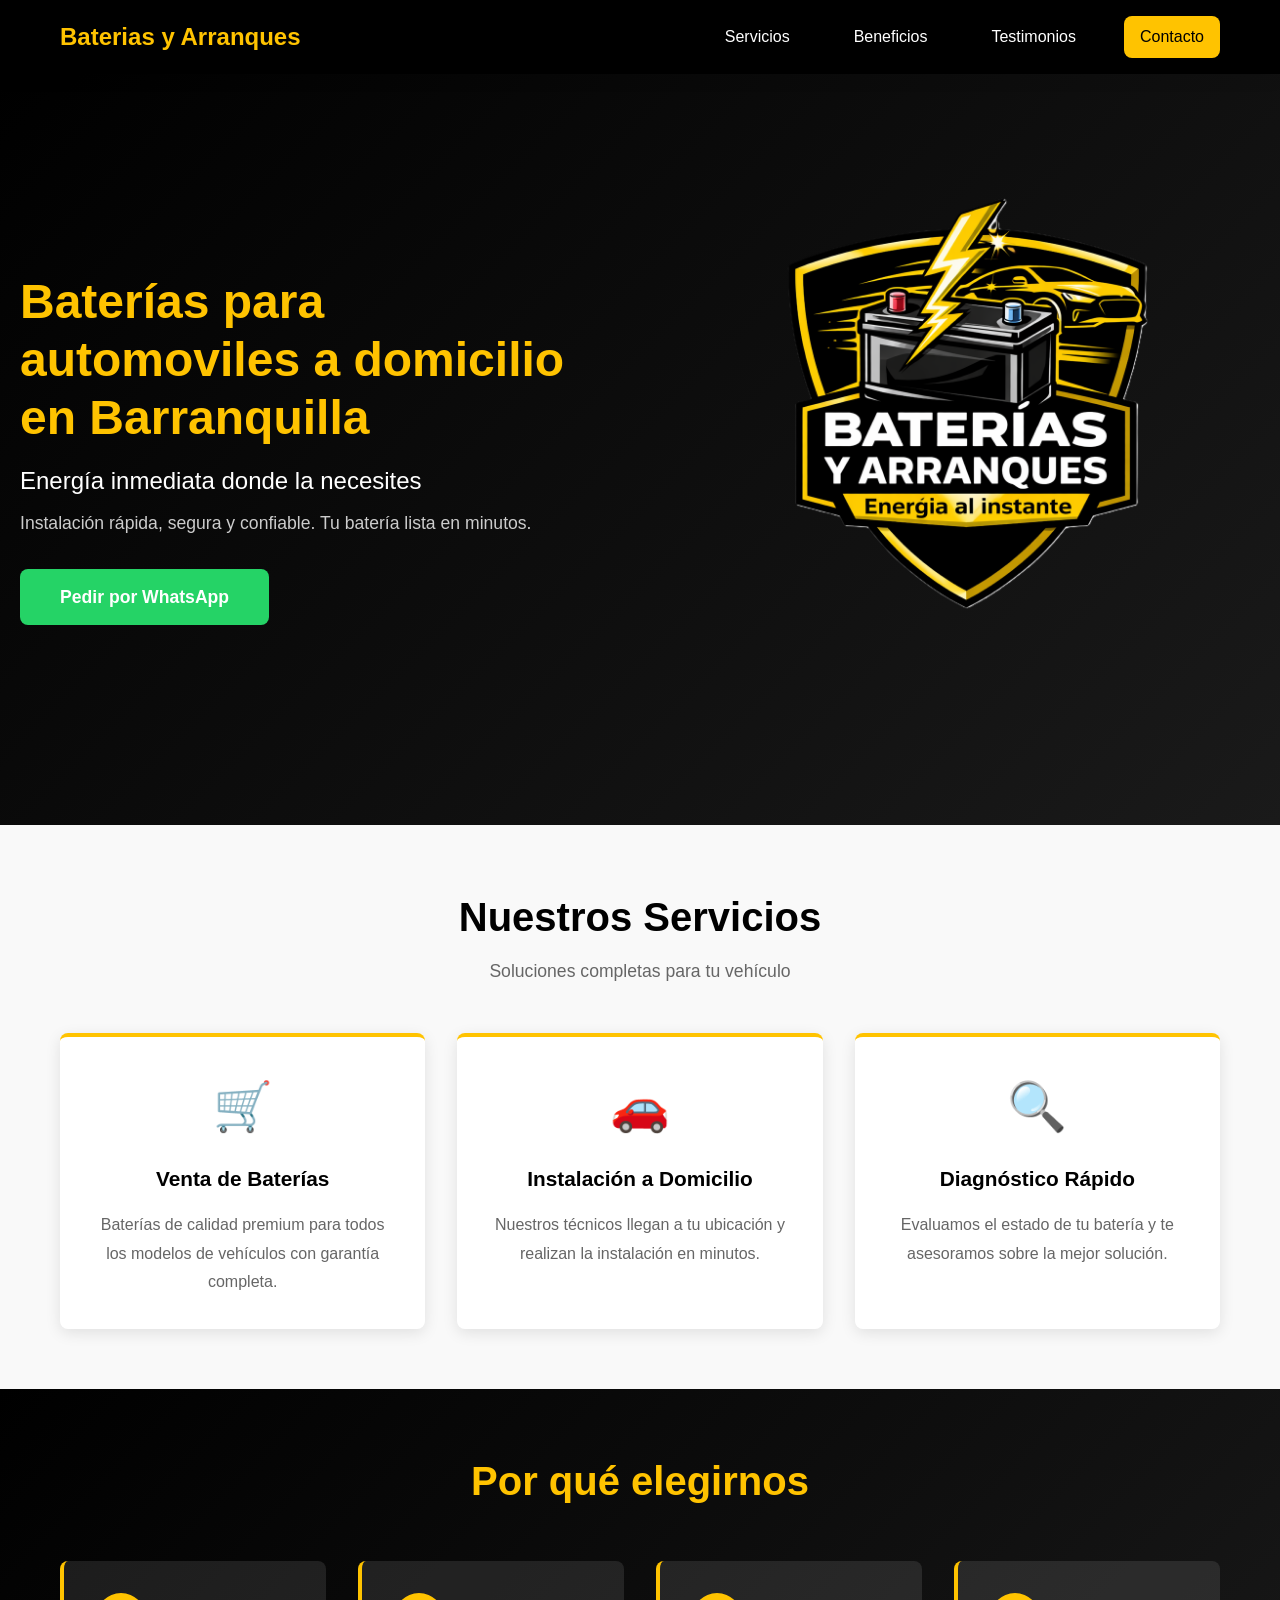
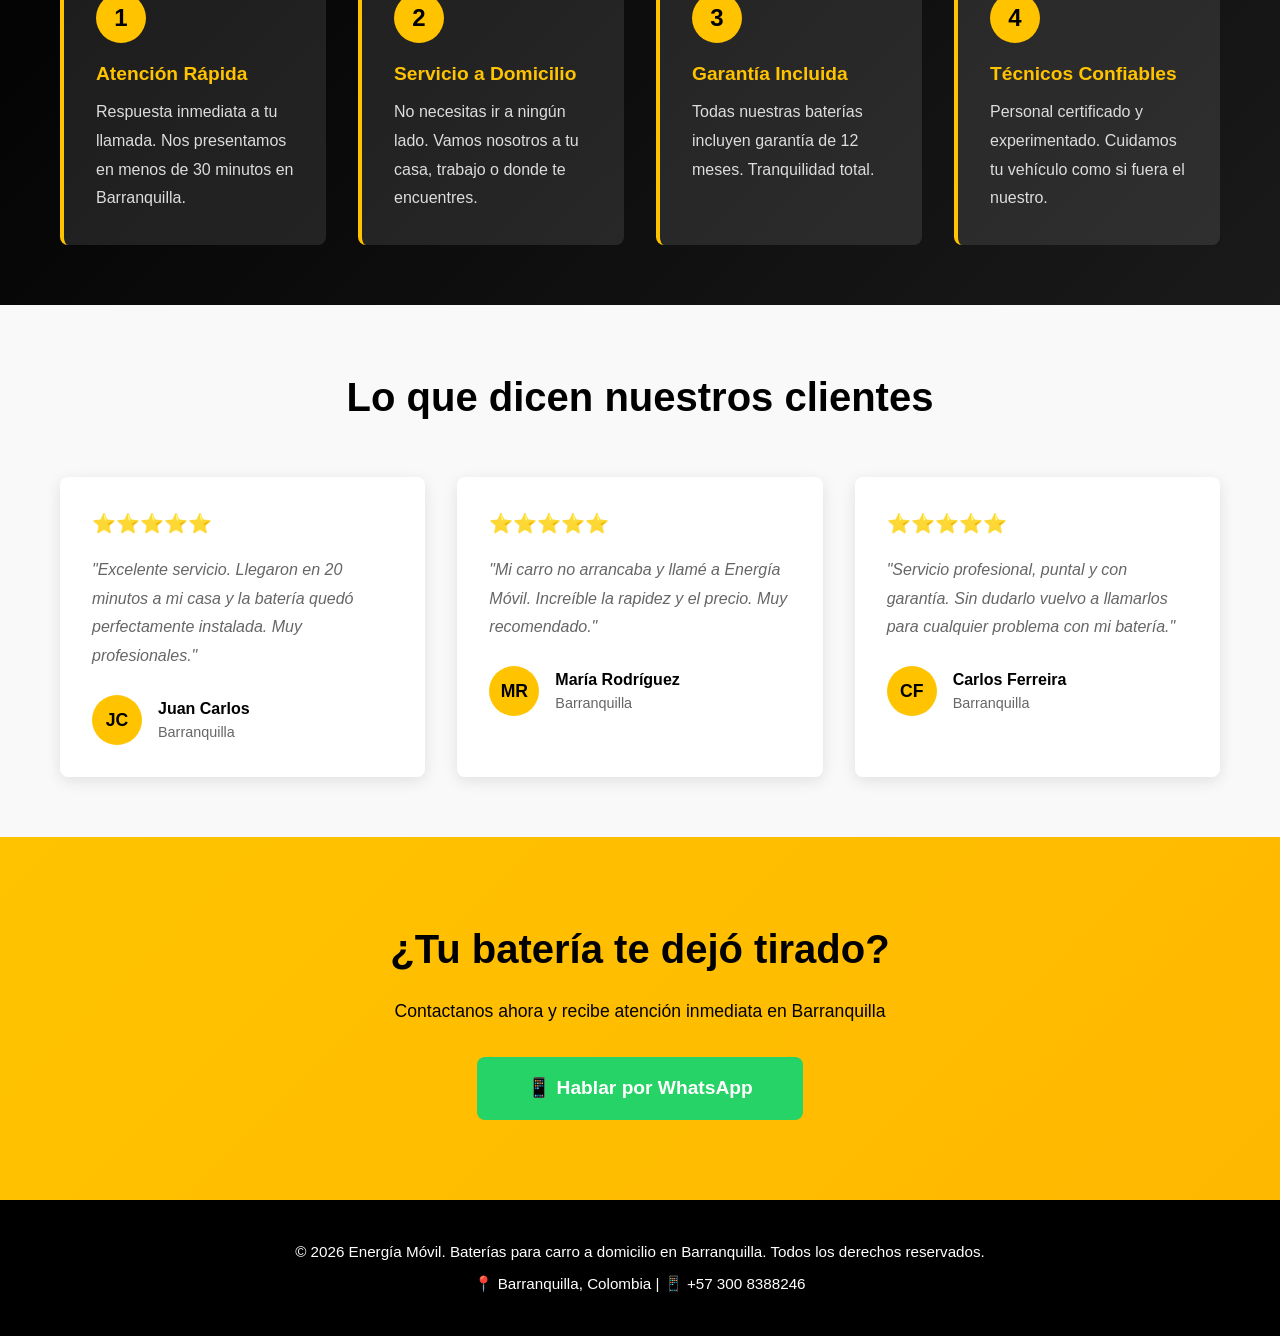
==== proyecto.html @ 9f0dc6ed "Add files via upload" ====
<!DOCTYPE html>
<html lang="es">
<head>
    <meta charset="UTF-8">
    <meta name="viewport" content="width=device-width, initial-scale=1.0">
    <title>Baterias y Arranques - Baterías para automoviles a domicilio | Barranquilla</title>
    <link rel="stylesheet" href="styles.css">
</head>
<body>
    <!-- HEADER / NAVBAR -->
    <header class="navbar">
        <div class="container">
            <div class="logo">
                <h1>Baterias y Arranques</h1>
            </div>
            <nav class="nav-menu">
                <a href="#servicios" class="nav-link">Servicios</a>
                <a href="#beneficios" class="nav-link">Beneficios</a>
                <a href="#testimonios" class="nav-link">Testimonios</a>
                <a href="#contacto" class="nav-link btn-primary">Contacto</a>
            </nav>
            <div class="hamburger" id="hamburger">
                <span></span>
                <span></span>
                <span></span>
            </div>
        </div>
    </header>

    <!-- HERO SECTION -->
    <section class="hero" id="hero">
        <div class="hero-content">
            <h1 class="hero-title">Baterías para automoviles a domicilio en Barranquilla</h1>
            <p class="hero-subtitle">Energía inmediata donde la necesites</p>
            <p class="hero-description">Instalación rápida, segura y confiable. Tu batería lista en minutos.</p>
            <a href="https://wa.me/573008388246?text=Hola%20baterias%20y%20arranques,%20necesito%20una%20batería%20para%20mi%20carro" 
               class="btn btn-whatsapp" target="_blank">
                Pedir por WhatsApp
            </a>
        </div>
        <div class="hero-image">
            <div class="hero-visual"><img src="Logo.png" alt="logo de baterias y arragues"height="500"></div>
        </div>
    </section>

    <!-- SERVICIOS SECTION -->
    <section class="servicios" id="servicios">
        <div class="container">
            <h2 class="section-title">Nuestros Servicios</h2>
            <p class="section-subtitle">Soluciones completas para tu vehículo</p>
            
            <div class="servicios-grid">
                <!-- Servicio 1 -->
                <div class="servicio-card">
                    <div class="servicio-icon">🛒</div>
                    <h3>Venta de Baterías</h3>
                    <p>Baterías de calidad premium para todos los modelos de vehículos con garantía completa.</p>
                </div>

                <!-- Servicio 2 -->
                <div class="servicio-card">
                    <div class="servicio-icon">🚗</div>
                    <h3>Instalación a Domicilio</h3>
                    <p>Nuestros técnicos llegan a tu ubicación y realizan la instalación en minutos.</p>
                </div>

                <!-- Servicio 3 -->
                <div class="servicio-card">
                    <div class="servicio-icon">🔍</div>
                    <h3>Diagnóstico Rápido</h3>
                    <p>Evaluamos el estado de tu batería y te asesoramos sobre la mejor solución.</p>
                </div>
            </div>
        </div>
    </section>

    <!-- BENEFICIOS SECTION -->
    <section class="beneficios" id="beneficios">
        <div class="container">
            <h2 class="section-title">Por qué elegirnos</h2>
            
            <div class="beneficios-grid">
                <!-- Beneficio 1 -->
                <div class="beneficio-item">
                    <div class="beneficio-number">1</div>
                    <h3>Atención Rápida</h3>
                    <p>Respuesta inmediata a tu llamada. Nos presentamos en menos de 30 minutos en Barranquilla.</p>
                </div>

                <!-- Beneficio 2 -->
                <div class="beneficio-item">
                    <div class="beneficio-number">2</div>
                    <h3>Servicio a Domicilio</h3>
                    <p>No necesitas ir a ningún lado. Vamos nosotros a tu casa, trabajo o donde te encuentres.</p>
                </div>

                <!-- Beneficio 3 -->
                <div class="beneficio-item">
                    <div class="beneficio-number">3</div>
                    <h3>Garantía Incluida</h3>
                    <p>Todas nuestras baterías incluyen garantía de 12 meses. Tranquilidad total.</p>
                </div>

                <!-- Beneficio 4 -->
                <div class="beneficio-item">
                    <div class="beneficio-number">4</div>
                    <h3>Técnicos Confiables</h3>
                    <p>Personal certificado y experimentado. Cuidamos tu vehículo como si fuera el nuestro.</p>
                </div>
            </div>
        </div>
    </section>

    <!-- TESTIMONIOS SECTION -->
    <section class="testimonios" id="testimonios">
        <div class="container">
            <h2 class="section-title">Lo que dicen nuestros clientes</h2>
            
            <div class="testimonios-grid">
                <!-- Testimonio 1 -->
                <div class="testimonio-card">
                    <div class="testimonio-stars">⭐⭐⭐⭐⭐</div>
                    <p class="testimonio-text">"Excelente servicio. Llegaron en 20 minutos a mi casa y la batería quedó perfectamente instalada. Muy profesionales."</p>
                    <div class="testimonio-autor">
                        <div class="testimonio-avatar">JC</div>
                        <div class="testimonio-info">
                            <h4>Juan Carlos</h4>
                            <p>Barranquilla</p>
                        </div>
                    </div>
                </div>

                <!-- Testimonio 2 -->
                <div class="testimonio-card">
                    <div class="testimonio-stars">⭐⭐⭐⭐⭐</div>
                    <p class="testimonio-text">"Mi carro no arrancaba y llamé a Energía Móvil. Increíble la rapidez y el precio. Muy recomendado."</p>
                    <div class="testimonio-autor">
                        <div class="testimonio-avatar">MR</div>
                        <div class="testimonio-info">
                            <h4>María Rodríguez</h4>
                            <p>Barranquilla</p>
                        </div>
                    </div>
                </div>

                <!-- Testimonio 3 -->
                <div class="testimonio-card">
                    <div class="testimonio-stars">⭐⭐⭐⭐⭐</div>
                    <p class="testimonio-text">"Servicio profesional, puntal y con garantía. Sin dudarlo vuelvo a llamarlos para cualquier problema con mi batería."</p>
                    <div class="testimonio-autor">
                        <div class="testimonio-avatar">CF</div>
                        <div class="testimonio-info">
                            <h4>Carlos Ferreira</h4>
                            <p>Barranquilla</p>
                        </div>
                    </div>
                </div>
            </div>
        </div>
    </section>

    <!-- CONTACTO SECTION -->
    <section class="contacto" id="contacto">
        <div class="container">
            <div class="contacto-content">
                <h2>¿Tu batería te dejó tirado?</h2>
                <p>Contactanos ahora y recibe atención inmediata en Barranquilla</p>
                <a href="https://wa.me/+573008388246?text=Hola%20baterias%20y%20arraques,%20necesito%20una%20batería%20para%20mi%20carro" 
                   class="btn btn-whatsapp btn-large" target="_blank">
                    📱 Hablar por WhatsApp
                </a>
            </div>
        </div>
    </section>

    <!-- FOOTER -->
    <footer class="footer">
        <div class="container">
            <p>&copy; 2026 Energía Móvil. Baterías para carro a domicilio en Barranquilla. Todos los derechos reservados.</p>
            <p>📍 Barranquilla, Colombia | 📱 +57 300 8388246</p>
        </div>
    </footer>

    <script src="script.js"></script>
</body>
</html>
---- styles.css ----
/* ============================================
   VARIABLES Y ESTILOS GLOBALES
   ============================================ */
.card {
  background: #f4f4f4;
  padding: 20px;
  margin: 20px auto;
  max-width: 500px;
  border-radius: 10px;
  text-align: center;
}
:root {
    --primary-color: #FFC300;      /* Amarillo */
    --secondary-color: #000000;    /* Negro */
    --accent-color: #FFFFFF;       /* Blanco */
    --text-dark: #333333;
    --text-light: #666666;
    --border-radius: 8px;
    --transition: all 0.3s ease;
    --shadow: 0 4px 15px rgba(0, 0, 0, 0.1);
}

/* Reset y configuración base */
* {
    margin: 0;
    padding: 0;
    box-sizing: border-box;
}

html {
    scroll-behavior: smooth;
}

body {
    font-family: 'Segoe UI', Tahoma, Geneva, Verdana, sans-serif;
    color: var(--text-dark);
    line-height: 1.6;
    background-color: var(--accent-color);
}

/* Container - Contenedor principal */
.container {
    max-width: 1200px;
    margin: 0 auto;
    padding: 0 20px;
}

/* ============================================
   HEADER / NAVBAR
   ============================================ */

.navbar {
    background-color: var(--secondary-color);
    padding: 1rem 0;
    position: sticky;
    top: 0;
    z-index: 1000;
    box-shadow: var(--shadow);
}

.navbar .container {
    display: flex;
    justify-content: space-between;
    align-items: center;
}

.logo h1 {
    color: var(--primary-color);
    font-size: 1.5rem;
    font-weight: 700;
}

.nav-menu {
    display: flex;
    gap: 2rem;
    align-items: center;
}

.nav-link {
    color: var(--accent-color);
    text-decoration: none;
    font-weight: 500;
    transition: var(--transition);
    padding: 0.5rem 1rem;
    border-radius: var(--border-radius);
}

.nav-link:hover {
    background-color: var(--primary-color);
    color: var(--secondary-color);
}

.hamburger {
    display: none;
    flex-direction: column;
    cursor: pointer;
    gap: 0.5rem;
}

.hamburger span {
    width: 25px;
    height: 3px;
    background-color: var(--primary-color);
    border-radius: 2px;
    transition: var(--transition);
}

/* ============================================
   HERO SECTION
   ============================================ */

.hero {
    background: linear-gradient(135deg, var(--secondary-color) 0%, #1a1a1a 100%);
    color: var(--accent-color);
    padding: 80px 20px;
    display: flex;
    align-items: center;
    justify-content: center;
    min-height: 600px;
    gap: 4rem;
}

.hero .container {
    display: flex;
    align-items: center;
    gap: 4rem;
}

.hero-content {
    flex: 1;
    animation: slideInLeft 0.8s ease;
}

.hero-image {
    flex: 1;
    display: flex;
    justify-content: center;
    align-items: center;
}

.hero-visual {
    font-size: 200px;
    animation: float 3s ease-in-out infinite;
}

.hero-title {
    font-size: 3rem;
    font-weight: 700;
    margin-bottom: 1rem;
    color: var(--primary-color);
    line-height: 1.2;
}

.hero-subtitle {
    font-size: 1.5rem;
    margin-bottom: 0.5rem;
    color: var(--accent-color);
}

.hero-description {
    font-size: 1.1rem;
    color: #cccccc;
    margin-bottom: 2rem;
}

/* ============================================
   BOTONES
   ============================================ */

.btn {
    display: inline-block;
    padding: 12px 30px;
    border-radius: var(--border-radius);
    text-decoration: none;
    font-weight: 600;
    transition: var(--transition);
    cursor: pointer;
    border: none;
    font-size: 1rem;
    text-align: center;
}

.btn-primary {
    background-color: var(--primary-color);
    color: var(--secondary-color);
}

.btn-primary:hover {
    background-color: #ffb800;
    transform: translateY(-2px);
    box-shadow: 0 6px 20px rgba(255, 195, 0, 0.3);
}

.btn-whatsapp {
    background-color: #25D366;
    color: white;
    font-size: 1.1rem;
    padding: 14px 40px;
}

.btn-whatsapp:hover {
    background-color: #1da851;
    transform: translateY(-3px);
    box-shadow: 0 6px 20px rgba(37, 211, 102, 0.3);
}

.btn-large {
    padding: 16px 50px;
    font-size: 1.2rem;
}

/* ============================================
   SECCIONES GENERALES
   ============================================ */

section {
    padding: 60px 20px;
}

.section-title {
    font-size: 2.5rem;
    font-weight: 700;
    text-align: center;
    color: var(--secondary-color);
    margin-bottom: 0.5rem;
}

.section-subtitle {
    text-align: center;
    color: var(--text-light);
    font-size: 1.1rem;
    margin-bottom: 3rem;
}

/* ============================================
   SERVICIOS SECTION
   ============================================ */

.servicios {
    background-color: #f9f9f9;
}

.servicios-grid {
    display: grid;
    grid-template-columns: repeat(auto-fit, minmax(300px, 1fr));
    gap: 2rem;
    margin-top: 3rem;
}

.servicio-card {
    background: white;
    padding: 2rem;
    border-radius: var(--border-radius);
    text-align: center;
    box-shadow: var(--shadow);
    transition: var(--transition);
    border-top: 4px solid var(--primary-color);
}

.servicio-card:hover {
    transform: translateY(-10px);
    box-shadow: 0 8px 25px rgba(0, 0, 0, 0.15);
}

.servicio-icon {
    font-size: 3rem;
    margin-bottom: 1rem;
    animation: bounce 2s ease-in-out infinite;
}

.servicio-card h3 {
    font-size: 1.3rem;
    margin-bottom: 1rem;
    color: var(--secondary-color);
}

.servicio-card p {
    color: var(--text-light);
    line-height: 1.8;
}

/* ============================================
   BENEFICIOS SECTION
   ============================================ */

.beneficios {
    background: linear-gradient(135deg, var(--secondary-color) 0%, #1a1a1a 100%);
    color: white;
}

.beneficios .section-title {
    color: var(--primary-color);
}

.beneficios-grid {
    display: grid;
    grid-template-columns: repeat(auto-fit, minmax(250px, 1fr));
    gap: 2rem;
    margin-top: 3rem;
}

.beneficio-item {
    background: rgba(255, 255, 255, 0.1);
    padding: 2rem;
    border-radius: var(--border-radius);
    border-left: 4px solid var(--primary-color);
    transition: var(--transition);
}

.beneficio-item:hover {
    background: rgba(255, 255, 255, 0.15);
    transform: translateX(10px);
}

.beneficio-number {
    display: flex;
    align-items: center;
    justify-content: center;
    width: 50px;
    height: 50px;
    background-color: var(--primary-color);
    color: var(--secondary-color);
    border-radius: 50%;
    font-size: 1.5rem;
    font-weight: 700;
    margin-bottom: 1rem;
}

.beneficio-item h3 {
    font-size: 1.2rem;
    margin-bottom: 0.5rem;
    color: var(--primary-color);
}

.beneficio-item p {
    color: #dddddd;
    line-height: 1.8;
}

/* ============================================
   TESTIMONIOS SECTION
   ============================================ */

.testimonios {
    background-color: #f9f9f9;
}

.testimonios-grid {
    display: grid;
    grid-template-columns: repeat(auto-fit, minmax(300px, 1fr));
    gap: 2rem;
    margin-top: 3rem;
}

.testimonio-card {
    background: white;
    padding: 2rem;
    border-radius: var(--border-radius);
    box-shadow: var(--shadow);
    transition: var(--transition);
}

.testimonio-card:hover {
    box-shadow: 0 8px 25px rgba(0, 0, 0, 0.15);
    transform: translateY(-5px);
}

.testimonio-stars {
    font-size: 1.2rem;
    margin-bottom: 1rem;
}

.testimonio-text {
    color: var(--text-light);
    font-style: italic;
    margin-bottom: 1.5rem;
    line-height: 1.8;
}

.testimonio-autor {
    display: flex;
    align-items: center;
    gap: 1rem;
}

.testimonio-avatar {
    width: 50px;
    height: 50px;
    border-radius: 50%;
    background-color: var(--primary-color);
    color: var(--secondary-color);
    display: flex;
    align-items: center;
    justify-content: center;
    font-weight: 700;
    font-size: 1.1rem;
}

.testimonio-info h4 {
    font-size: 1rem;
    color: var(--secondary-color);
    margin: 0;
}

.testimonio-info p {
    font-size: 0.9rem;
    color: var(--text-light);
    margin: 0;
}

/* ============================================
   CONTACTO SECTION
   ============================================ */

.contacto {
    background: linear-gradient(135deg, var(--primary-color) 0%, #ffb800 100%);
    padding: 80px 20px;
}

.contacto-content {
    text-align: center;
    max-width: 600px;
    margin: 0 auto;
}

.contacto h2 {
    font-size: 2.5rem;
    color: var(--secondary-color);
    margin-bottom: 1rem;
}

.contacto p {
    font-size: 1.1rem;
    color: var(--secondary-color);
    margin-bottom: 2rem;
}

/* ============================================
   FOOTER
   ============================================ */

.footer {
    background-color: var(--secondary-color);
    color: var(--accent-color);
    text-align: center;
    padding: 2rem;
}

.footer p {
    margin: 0.5rem 0;
    font-size: 0.95rem;
}

/* ============================================
   ANIMACIONES
   ============================================ */

@keyframes slideInLeft {
    from {
        opacity: 0;
        transform: translateX(-50px);
    }
    to {
        opacity: 1;
        transform: translateX(0);
    }
}

@keyframes float {
    0%, 100% {
        transform: translateY(0px);
    }
    50% {
        transform: translateY(-20px);
    }
}

@keyframes bounce {
    0%, 100% {
        transform: translateY(0);
    }
    50% {
        transform: translateY(-10px);
    }
}

/* ============================================
   MEDIA QUERIES - RESPONSIVE
   ============================================ */

/* TABLET - 768px y abajo */
@media (max-width: 768px) {
    .hamburger {
        display: flex;
    }

    .nav-menu {
        position: absolute;
        top: 70px;
        left: -100%;
        flex-direction: column;
        background-color: var(--secondary-color);
        width: 100%;
        text-align: center;
        gap: 0;
        transition: var(--transition);
    }

    .nav-menu.active {
        left: 0;
    }

    .nav-link {
        display: block;
        padding: 1rem;
    }

    .hero .container {
        flex-direction: column;
        gap: 2rem;
        padding: 40px 20px;
    }

    .hero-title {
        font-size: 2rem;
    }

    .hero-subtitle {
        font-size: 1.2rem;
    }

    .hero-visual {
        font-size: 150px;
    }

    .section-title {
        font-size: 2rem;
    }

    .servicios-grid,
    .testimonios-grid,
    .beneficios-grid {
        grid-template-columns: 1fr;
    }
}

/* MOBILE - 480px y abajo */
@media (max-width: 480px) {
    .hero-title {
        font-size: 1.5rem;
    }

    .hero-subtitle {
        font-size: 1rem;
    }

    .hero-description {
        font-size: 0.95rem;
    }

    .hero-visual {
        font-size: 120px;
    }

    .section-title {
        font-size: 1.5rem;
    }

    .section-subtitle {
        font-size: 0.95rem;
    }

    .btn {
        padding: 10px 20px;
        font-size: 0.9rem;
    }

    .btn-large {
        padding: 12px 30px;
        font-size: 1rem;
    }

    .contacto h2 {
        font-size: 1.8rem;
    }

    .contacto p {
        font-size: 0.95rem;
    }

    .logo h1 {
        font-size: 1.2rem;
    }

    .nav-menu {
        top: 60px;
    }
}
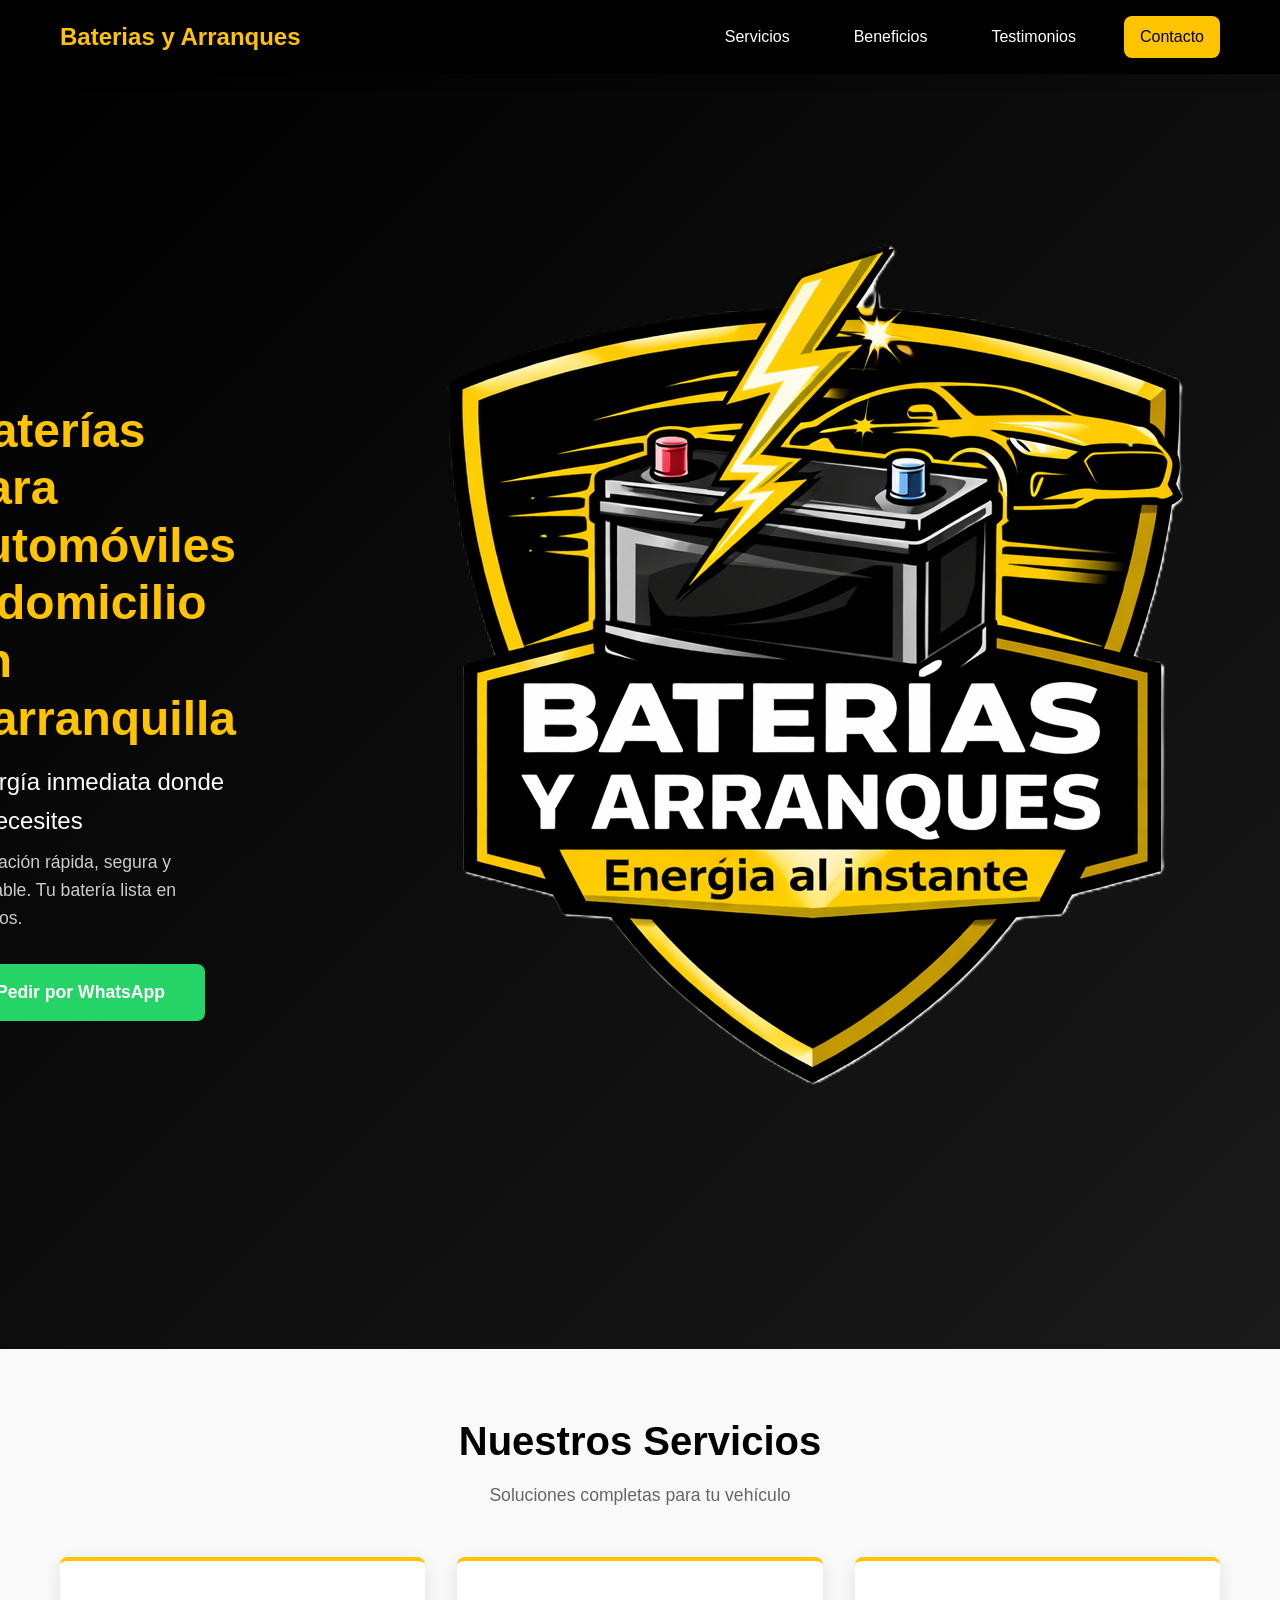
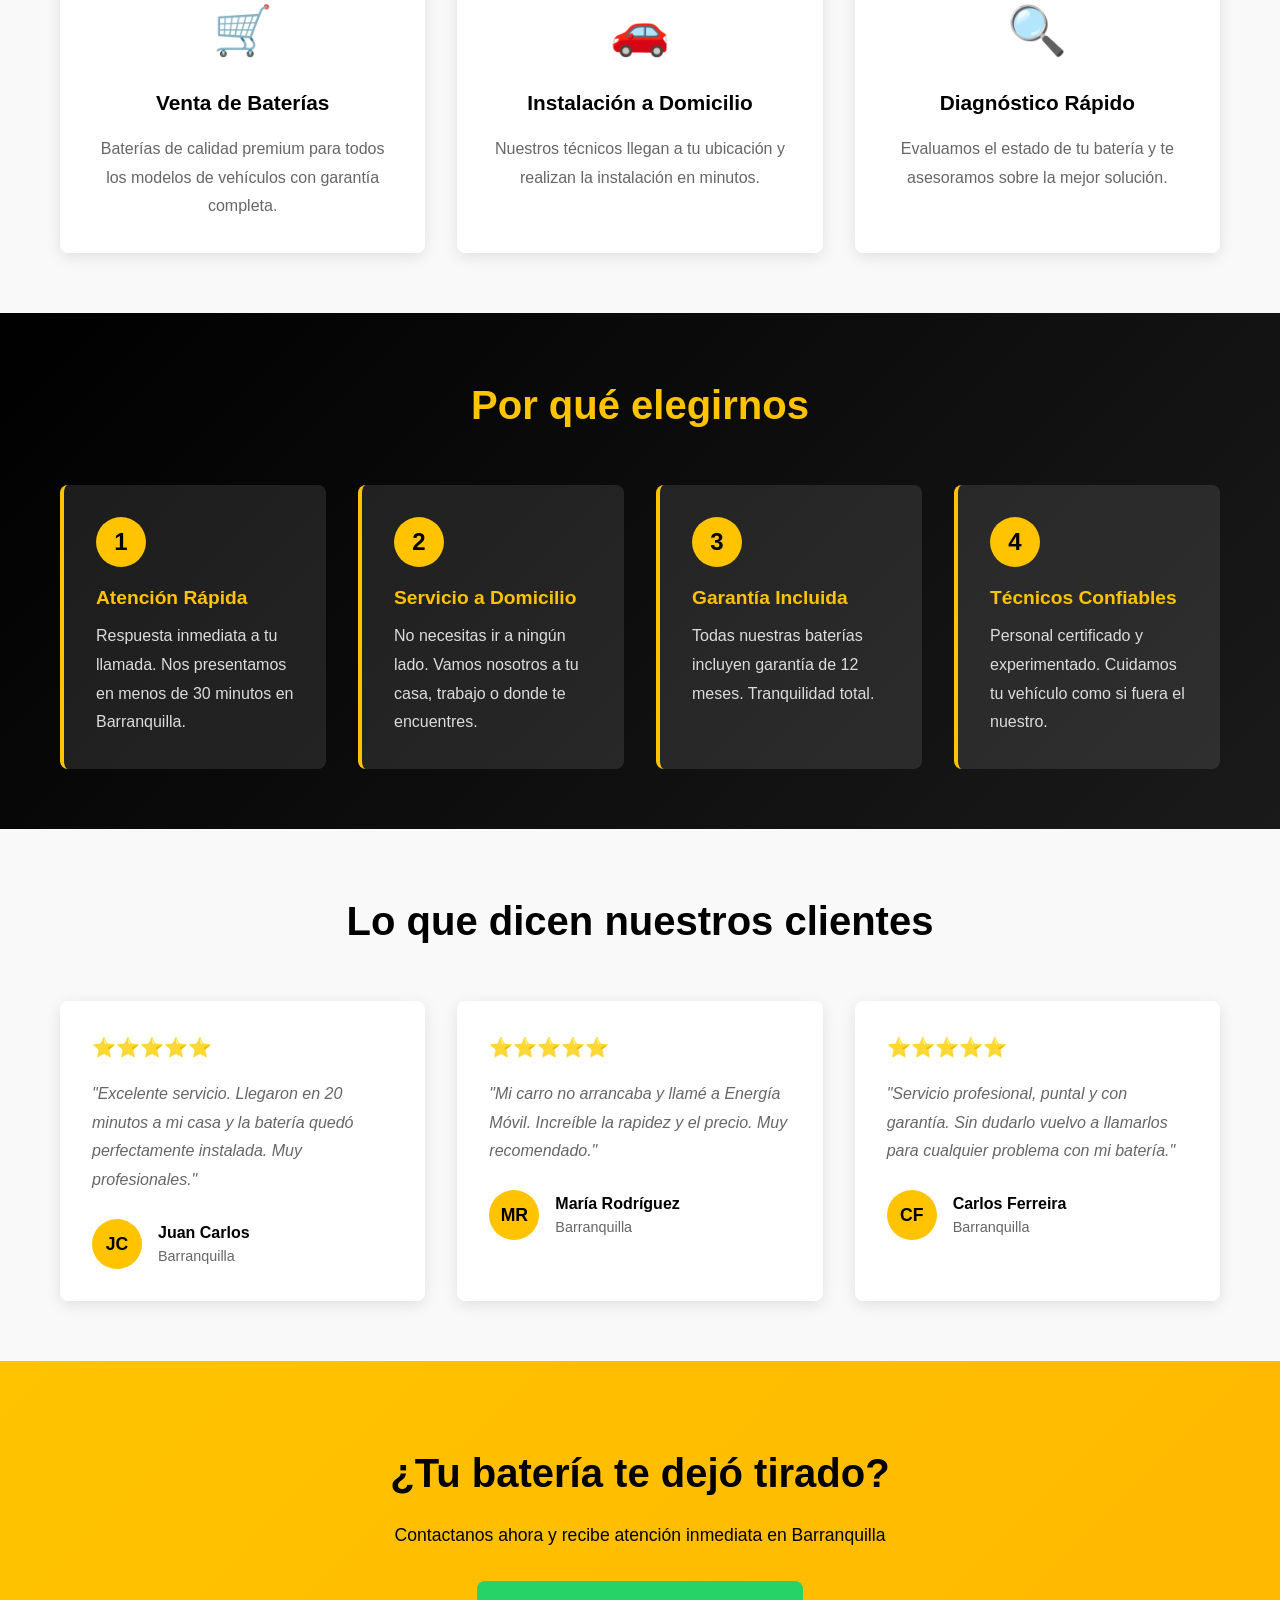
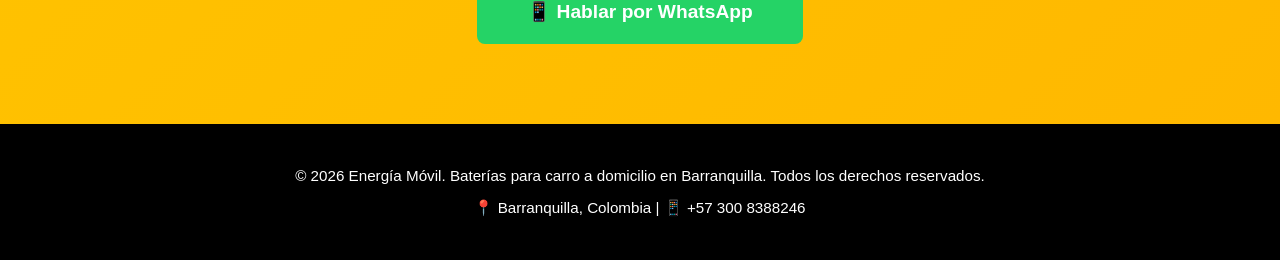
==== commit dacc753b: "Fix typo in 'automoviles' to 'automóviles'" ====
--- a/proyecto.html
+++ b/proyecto.html
@@ -28,21 +28,23 @@
     </header>
 
     <!-- HERO SECTION -->
-    <section class="hero" id="hero">
-        <div class="hero-content">
-            <h1 class="hero-title">Baterías para automoviles a domicilio en Barranquilla</h1>
-            <p class="hero-subtitle">Energía inmediata donde la necesites</p>
-            <p class="hero-description">Instalación rápida, segura y confiable. Tu batería lista en minutos.</p>
-            <a href="https://wa.me/573008388246?text=Hola%20baterias%20y%20arranques,%20necesito%20una%20batería%20para%20mi%20carro" 
-               class="btn btn-whatsapp" target="_blank">
-                Pedir por WhatsApp
-            </a>
+<section class="hero" id="hero">
+    <div class="hero-content">
+        <h1 class="hero-title">Baterías para automóviles a domicilio en Barranquilla</h1>
+        <p class="hero-subtitle">Energía inmediata donde la necesites</p>
+        <p class="hero-description">Instalación rápida, segura y confiable. Tu batería lista en minutos.</p>
+        <a href="https://wa.me/573008388246?text=Hola%20baterias%20y%20arranques,%20necesito%20una%20batería%20para%20mi%20carro" 
+           class="btn btn-whatsapp" target="_blank">
+            Pedir por WhatsApp
+        </a>
+    </div>
+
+    <div class="hero-image">
+        <div class="hero-visual">
+            <img src="Logo.png" alt="Logo de Baterías y Arranques" class="hero-logo">
         </div>
-        <div class="hero-image">
-            <div class="hero-visual"><img src="Logo.png" alt="logo de baterias y arragues"height="500"></div>
-        </div>
-    </section>
-
+    </div>
+</section>
     <!-- SERVICIOS SECTION -->
     <section class="servicios" id="servicios">
         <div class="container">
@@ -183,4 +185,4 @@
 
     <script src="script.js"></script>
 </body>
-</html>+</html>
